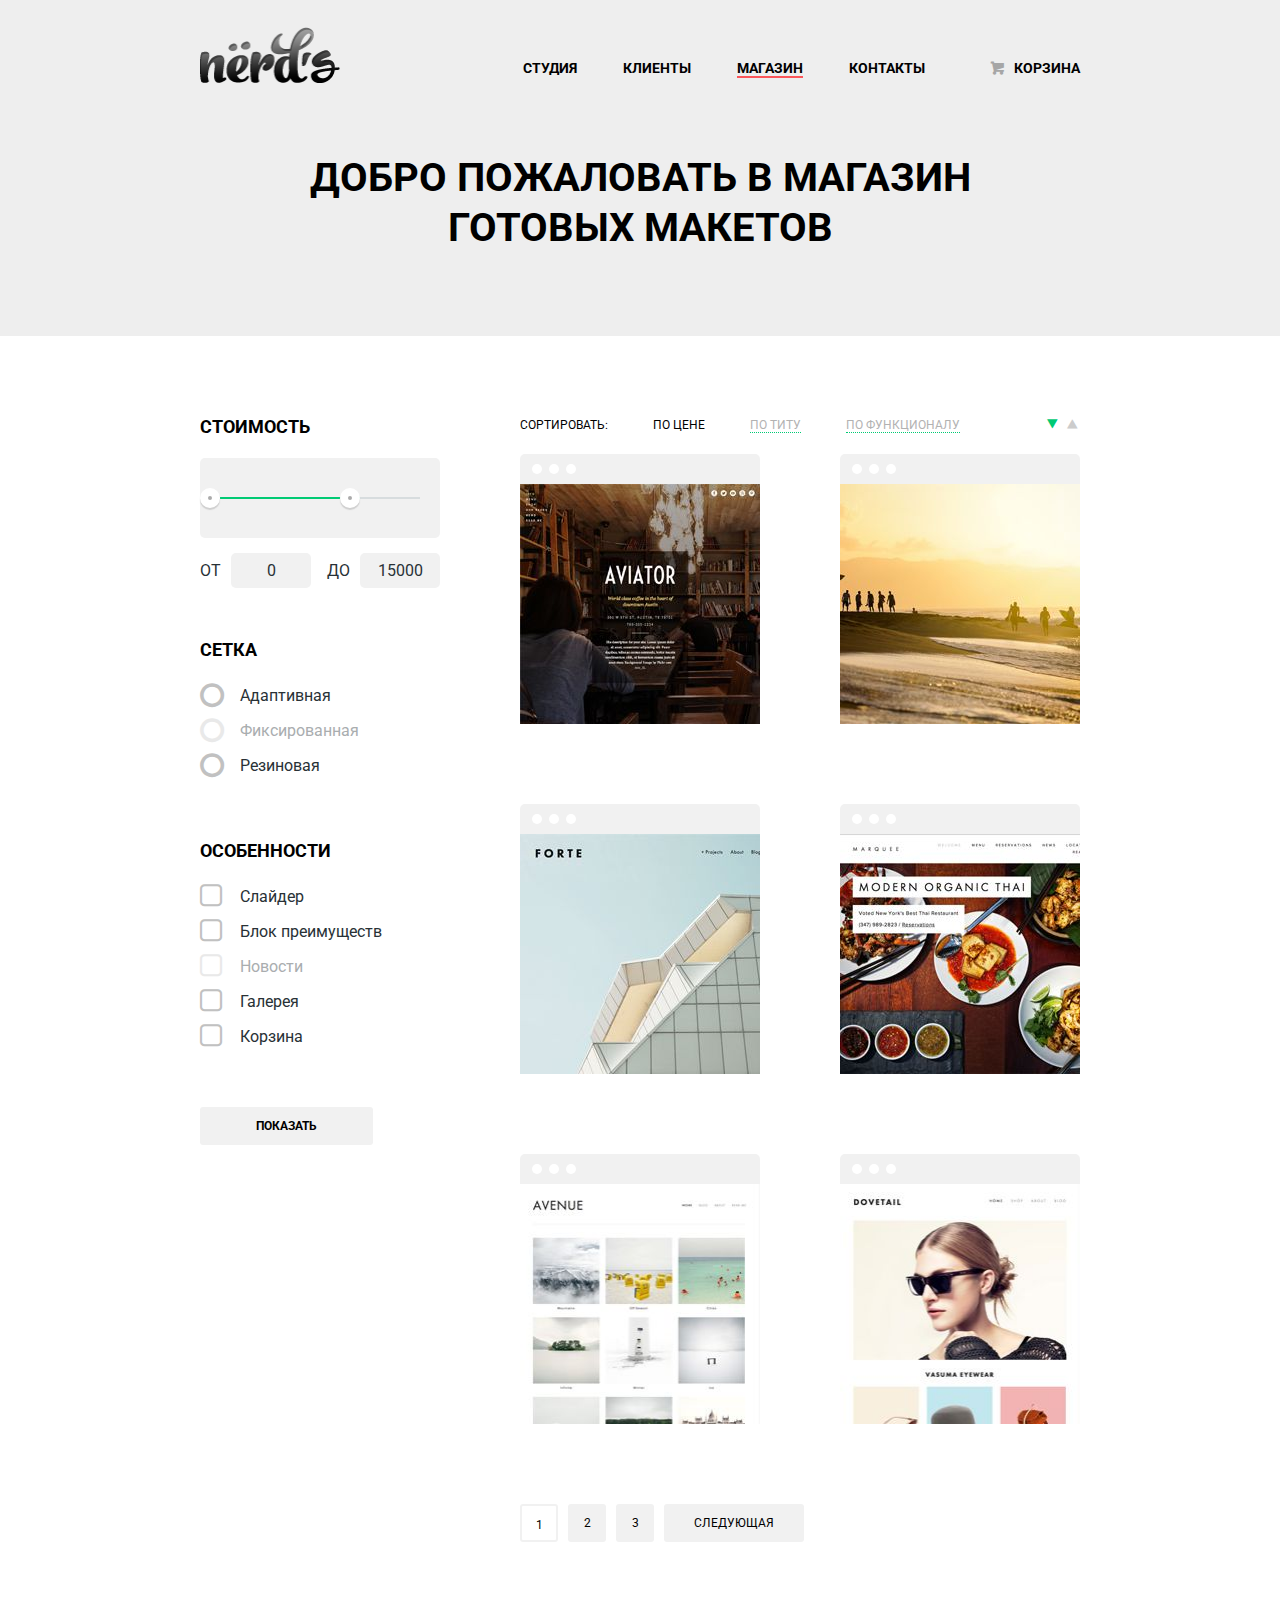
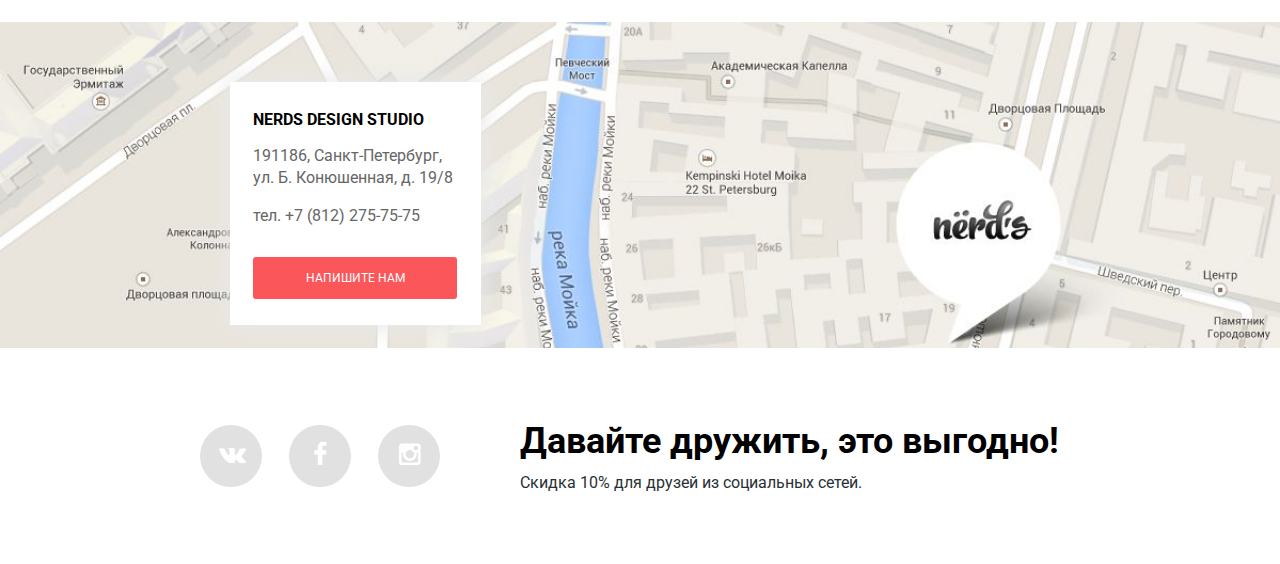
==== catalog.html @ 040ec159 "-" ====
<!DOCTYPE html>
<html lang="en">
<head>
  <meta charset="UTF-8">
  <link href='https://fonts.googleapis.com/css?family=Roboto:400,700&subset=latin,cyrillic' rel='stylesheet' type='text/css'>
  <link href="css/normalize.css" rel="stylesheet">
  <link href="css/style.min.css" rel="stylesheet">
  <title>Catalog</title>
</head>
<body>
  <header class="main-header">
    <div class="center">
    <div class="header clearfix">
    <a class="logo" href="index.html"><img src="img/logo.png" width="139px" height="56px" alt="Nerd's"></a>
    <nav class="main-menu">
    <ul>
      <li><a href="#">студия</a></li>
      <li><a href="#">клиенты</a></li>
      <li><a class="active" href="catalog.html">магазин</a></li>
      <li><a href="#">контакты</a></li>
      <li><a class="cart" href="#">корзина</a></li>
    </ul>
    </nav>
    </div>
    <h1>Добро пожаловать в магазин готовых макетов</h1>
  </div>
  </header>

  <div class="center clearfix">
    <aside class="filter">
      <form action="/echo" method="post">
      <h2>Стоимость</h2>
        <div class="filter-range">
          <div class="range-controls">
            <div class="scale">
              <div class="bar"></div>
            </div>
            <div class="toggle toggle-min"></div>
            <div class="toggle toggle-max"></div>
          </div>
          <div class="price-controls">
            <label class="min-price">от<input type="text" name="min-price" value="0"></label>
            <label class="max-price">до<input type="text" name="max-price" value="15000"></label>
          </div>
        </div>
        <div class="filter-item">
        <h2>Сетка</h2>
        <input type="radio" name="grid" value="responsive" id="r1">
        <label for="r1">Адаптивная</label>
        <input type="radio" name="grid" value="fixed" id="r2" disabled>
        <label for="r2">Фиксированная</label>
        <input type="radio" name="grid" value="percent" id="r3">
        <label for="r3">Резиновая</label>
        </div>
        <div class="filter-item">
        <h2>Особенности</h2>
        <input type="checkbox" name="slider" id="ch1">
        <label for="ch1">Слайдер</label>
        <input type="checkbox" name="advantage" id="ch2">
        <label for="ch2">Блок преимуществ</label>
        <input type="checkbox" name="news" id="ch3" disabled>
        <label for="ch3">Новости</label>
        <input type="checkbox" name="gallery" id="ch4">
        <label for="ch4">Галерея</label>
        <input type="checkbox" name="basket" id="ch5">
        <label for="ch5">Корзина</label>
        </div>
        <a class="btn btn-filter" href="filter.html">показать</a>
      </form>
    </aside>
    <div class="catalog-items">
      <div class="sorting clearfix">
        <div class="sorting-title">
        <ul>
          <li class="black-text">Сортировать:</li>
          <li><a  class="sorting-link sorting-active" href="#">По цене</a></li>
          <li><a class="sorting-link" href="#">По титу</a></li>
          <li><a class="sorting-link" href="#">По функционалу</a></li>
        </ul>
        </div>
        <div class="sorting-abc">
          <a class="sorting-btn sorting-abc-active" href="#"><i class="icon-down-dir"></i></a>
          <a class="sorting-btn" href="#"><i class="icon-up-dir"></i></a>
        </div>
      </div>

    <div class="catalog-items-container">
      <article class="item">
          <div class="round"></div>
          <div class="round round2"></div>
          <div class="round round3"></div>
          <img src="img/item1.jpg" width="240px" height="240px" alt="aviator">
            <div class="item-window">
              <h2>Aviator</h2>
              <p>Сайт компании</p>
              <a class="btn" href="#">10000 р.</a>
            </div>
      </article>

      <article class="item">
          <div class="round"></div>
          <div class="round round2"></div>
          <div class="round round3"></div>
          <img src="img/sunset.jpg" width="240px" height="240px" alt="sunset">
            <div class="item-window">
              <h2>Sunset</h2>
              <p>Итернет-магазин с личным кабинетом</p>
              <a class="btn" href="#">10000 р.</a>
            </div>
      </article>

      <article class="item">
          <div class="round"></div>
          <div class="round round2"></div>
          <div class="round round3"></div>
          <img src="img/forte.jpg" width="240px" height="240px" alt="forte">
            <div class="item-window">
              <h2>Forte</h2>
              <p>Итернет-магазин с личным кабинетом</p>
              <a class="btn" href="#">10000 р.</a>
            </div>
      </article>

      <article class="item">
          <div class="round"></div>
          <div class="round round2"></div>
          <div class="round round3"></div>
          <img src="img/thai.jpg"  width="240px" height="240px" alt="thai">
            <div class="item-window">
              <h2>Thai</h2>
              <p>Сайт ресторана, с заказом еды онлайн</p>
              <a class="btn" href="#">10000 р.</a>
            </div>
      </article>

      <article class="item">
          <div class="round"></div>
          <div class="round round2"></div>
          <div class="round round3"></div>
          <img src="img/avenue.jpg" width="240px" height="240px" alt="avenue">
            <div class="item-window">
              <h2>Avenue</h2>
              <p>Итернет-магазин с личным кабинетом</p>
              <a class="btn" href="#">10000 р.</a>
            </div>
      </article>

      <article class="item">
          <div class="round"></div>
          <div class="round round2"></div>
          <div class="round round3"></div>
          <img src="img/dove.jpg" width="240px" height="240px" alt="dovetail">
            <div class="item-window">
              <h2>Dovetail</h2>
              <p>Итернет-магазин с личным кабинетом</p>
              <a class="btn" href="#">10000 р.</a>
            </div>
      </article>
  </div>
    <ul class="pagination">
      <li class="pagination-number">
        <a class="btn pagination-link current" href="#">1</a>
      </li>
      <li class="pagination-number">
        <a class="btn pagination-link" href="#">2</a>
      </li>
      <li class="pagination-number">
        <a class="btn pagination-link" href="#">3</a>
      </li>
      <li class="pagination-number">
        <a class="btn pagination-link next" href="#">Следующая</a>
      </li>
    </ul>
  </div>
</div>

<footer>
  <div class="map" id="yandex-map">
    <section class="feedback">
      <h2>Nerds design studio</h2>
      <p>191186, Санкт-Петербург, ул. Б. Конюшенная, д. 19/8</p>
      <p class="phone">тел. +7 (812) 275-75-75</p>
      <a class="btn feedback-btn" href="/feedback.html">Напишите нам</a>
    </section>
  </div>
  <div class="center">
  <div class="footer-bottom clearfix">
  <div class="social">
    <a class="social-vk icon-vk" href="#"></a>
    <a class="social-fb icon-facebook" href="#"></a>
    <a class="social-inst icon-instagramm" href="#"></a>
  </div>
  <div class="footer-bottom-text">
    <h2>Давайте дружить, это выгодно!</h2>
    <p>Скидка 10% для друзей из социальных сетей.</p>
  </div>
</div>
</div>

</footer>
<div class="form-container">
    <form action="/echo" method="post">
        <div class="form-block">
            <label for="login">Ваше имя:</label>
            <input type="text" name="login" id="login">
        </div>
        <div class="form-block">
            <label for="mail">Ваше e-mail:</label>
            <input type="text" name="mail" id="mail">
        </div>
        <label for="textarea">Текст письма:</label>
        <textarea name="textarea" id="textarea"></textarea>
        <button class="submit" type="submit">Отправить</button>
        <button class="reset" type="reset">Отмена</button>
        <div class="close"></div>
    </form>
</div>
<script src="js/feedback.min.js"></script>
<script type="text/javascript" charset="utf-8" src="https://api-maps.yandex.ru/services/constructor/1.0/js/?sid=CbNCKCXlQRlF7JCbA1IhHifcKR_9tkxC&width=100%&height=326&id=yandex-map&lang=ru_RU&sourceType=constructor"></script>
</body>
</html>
---- css/style.min.css ----
@charset "UTF-8";@font-face{font-family:'symbols-nerds';src:url('../font/symbols-nerds.eot?27841936');src:url('../font/symbols-nerds.eot?27841936#iefix') format('embedded-opentype'),url('../font/symbols-nerds.woff?27841936') format('woff'),url('../font/symbols-nerds.ttf?27841936') format('truetype'),url('../font/symbols-nerds.svg?27841936#symbols-nerds') format('svg');font-weight:400;font-style:normal}[class^="icon-"]:before,[class*=" icon-"]:before{font-family:"symbols-nerds";font-style:normal;font-weight:400;speak:none;display:inline-block;text-decoration:inherit;width:1em;margin-right:.2em;text-align:center;font-variant:normal;text-transform:none;line-height:1em;margin-left:.2em}.icon-basket:before{content:'\62'}.icon-facebook:before{content:'\66'}.icon-twitter:before{content:'\74'}.icon-vk:before{content:'\76'}.icon-up-dir:before{content:'\25b2'}.icon-down-dir:before{content:'\25bc'}.icon-circle:before{content:'\25cb'}.icon-circle-dot:before{content:'\25cf'}.icon-check-off:before{content:'\2610'}.icon-check-on:before{content:'\2611'}.icon-instagramm:before{content:'📷'}body{font-size:16px;line-height:22px;font-family:"Roboto",sans-serif;background:#fff}.clearfix::after{content:"";display:table;clear:both}.btn{display:block;border-radius:3px;text-align:center;text-transform:uppercase;text-decoration:none;color:#fff;margin:0;padding:12px 0;font-size:18px;line-height:18px;background:#fb565a}.main-header{background:#eee}.center{width:880px;margin:0 auto;background:0 0}.header{position:relative;padding-top:53px;margin-bottom:10px;color:#000;text-transform:uppercase}.logo{position:absolute;top:27px;left:0;display:block;width:140px}.logo img{width:100%}.main-menu{float:right;width:740px;text-align:right}.main-menu ul{margin:0;padding:0;font-size:0}.main-menu li{display:inline-block;margin-right:46px;font-weight:700;font-size:14px;line-height:30px;vertical-align:top}.main-menu li:nth-last-child(2){margin-right:66px}.main-menu li:last-child{margin-right:0}.main-menu a{color:#000;text-decoration:none}.main-menu .active{border-bottom:2px solid #fb565a}.main-menu .cart::before{content:"\62";margin-right:10px;font-family:"symbols-nerds";color:#a6a6a6;text-transform:lowercase}.cart:hover::before,.main-menu a:hover{color:#fb565a}.main-menu .cart:active::before{color:#cbcbcb}.main-menu a:active{color:#a8a8a8}.slider{position:relative;width:880px;height:352px}.slider input[type=radio]{position:absolute;opacity:0}.slider-controls{position:absolute;bottom:90px;left:50%;z-index:1000;width:200px;height:10px;text-align:center;transform:translateX(-50%)}.slider-controls label{display:inline-block;width:4px;height:4px;margin:0 3px;vertical-align:top;background:#fff;border:3px solid #fff;border-radius:50%;cursor:pointer}#btn-1:checked~.slider-controls label[for="btn-1"],#btn-2:checked~.slider-controls label[for="btn-2"],#btn-3:checked~.slider-controls label[for="btn-3"]{background:#c1c1c1}.slide{position:absolute;top:0;left:0;width:100%;height:100%;overflow:hidden;padding-top:45px}.slide-text{width:380px;padding:30px 0;color:#283136}.slide-title{font-size:36px;line-height:1;font-weight:700;color:#000}.slide a{width:240px;padding:10px 0;margin-top:25px;font-size:12px}.slide:nth-child(1){background-image:url("../img/sl1.png");background-repeat:no-repeat;background-position:100% 53px}.slide:nth-child(2){background-image:url("../img/sl2.png");background-repeat:no-repeat;background-position:100% 50px}.slide:nth-child(3){background-image:url("../img/sl3.png");background-repeat:no-repeat;background-position:100% 32px}.slide{display:none}#btn-1:checked~.slides .slide:nth-child(1),#btn-2:checked~.slides .slide:nth-child(2),#btn-3:checked~.slides .slide:nth-child(3){display:block}.promo{padding:80px 0;border-bottom:2px solid #eee}.promo-item{float:left;width:240px;margin:0 80px 0 0}.promo-item:last-child{margin:0}.promo-item h2{font-size:18px;line-height:30px;margin:18px 0 15px;padding:0;text-transform:uppercase}.promo-item p{font-size:15px;color:#283136;margin-bottom:25px}.promo-item a{width:140px;font-size:12px;padding:11px 0}.red{background:#fb565a}.green{background:#00ca74}.yellow{background:#efc84a}.green:hover{background:#01a25e}.green:active{background:#009053;box-shadow:inset 0 3px 0 0 #007b47}.yellow:hover{background:#d6ae2c}.yellow:active{background:#c09b24;box-shadow:inset 0 3px 0 0 #a3841f}.about-us{padding-bottom:45px;border-bottom:2px solid #eee}.left-col{float:left;width:620px;padding-top:70px}.about-us-text{font-size:36px;line-height:36px;margin-bottom:18px}.about-us p{margin-bottom:42px}.about-us h2{font-size:16px;text-transform:uppercase;margin-bottom:22px}.about-us-list{list-style:none;padding:0}.about-us-list li{margin-bottom:23px;position:relative;padding-left:35px}.about-us-list li::before{content:'';position:absolute;top:9px;left:0;width:25px;height:2px;background:#fb565a}.right-col{float:right;width:240px;padding-top:60px}.right-col-logo{text-align:center;margin-bottom:20px}.line{margin-bottom:60px;text-align:center}.line::after{content:"";display:block;position:relative;top:-12px;border-bottom:2px solid #eee;z-index:1}.since{position:relative;display:inline;z-index:2;margin:0;padding:0 10px;text-transform:uppercase;background:#fff}.portfolio{margin-bottom:85px;padding:40px 12px;font-size:0;border-bottom:2px solid #eee}.portfolio-item{display:inline-block;margin-right:120px;opacity:.3}.portfolio-item:last-child{margin-right:0}.portfolio-item:hover{opacity:1}.portfolio-item img{vertical-align:middle}.map{position:relative;min-width:880px;background:url("../img/footer.jpg") no-repeat;background-size:cover}.map,.map-canvas{height:326px}.feedback{position:absolute;left:230px;top:60px;width:205px;padding:23px 23px 26px;z-index:1;background:#fff;box-shadow:0 0 20px 3px #e9e9e9}.feedback h2{margin:0 0 10px;padding:0;font-size:16px;line-height:30px;text-transform:uppercase}.feedback p{margin-top:0;margin-bottom:16px;color:#666}.feedback .phone{margin-bottom:30px}.feedback-btn{width:204px;padding:15px 0;font-size:12px;line-height:12px}.footer-bottom{-webkit-box-sizing:border-box;-moz-box-sizing:border-box;box-sizing:border-box;min-height:216px;padding-top:77px}.social{float:left;width:245px;margin-right:75px;font-size:0}.social a{display:inline-block;vertical-align:middle;width:62px;height:62px;margin-right:27px;font-size:25px;line-height:60px;text-align:center;color:#fff;text-decoration:none;background:#e1e1e1;border-radius:50px}.social a:last-child{margin-right:0}.social a:hover{background:#fb565a}.social a:active{background:#d6494d;box-shadow:inset 0 3px 0 0 #b63e42}.footer-bottom-text{float:left;width:550px}.footer-bottom-text h2{margin-top:5px;margin-bottom:20px;font-size:36px}.footer-bottom-text p{color:#283136}.form-container{position:fixed;top:60px;left:275px;display:none;width:630px;height:420px;box-shadow:0 0 20px 3px #e9e9e9;background:#fff;padding:50px 90px;-webkit-box-sizing:border-box;-moz-box-sizing:border-box;box-sizing:border-box;font-size:0;z-index:10}@keyframes bounce{0%{transform:translateX(150px);opacity:0}100%{transform:translateX(0);opacity:1}}.form-container-show{display:block;animation:bounce ease-out .8s}@keyframes shake{0%,100%{transform:translateX(0)}10%,30%,50%,70%,90%{transform:translateX(-10px)}20%,40%,60%,80%{transform:translateX(10px)}}.form-error{animation:shake .6s}.form-container label{display:block;font-size:16px;font-weight:700;margin-bottom:10px}.form-block{display:inline-block;vertical-align:top;font-size:16px;margin-bottom:20px}.form-block:first-child{margin-right:12px}.form-block label{display:block;margin-bottom:10px}.form-block input{width:181px;border:2px solid #d7dcde;outline:none;padding:15px;font-size:12px;text-transform:uppercase;border-radius:3px}.form-block input:hover{border-color:#d7dcde}.form-block input:active{border-color:#56bffb}.form-container textarea{display:block;width:416px;height:110px;border:2px solid #d7dcde;outline:none;padding:15px;margin:0 0 48px;border-radius:3px;font-size:12px;text-transform:uppercase;resize:none}.close{position:absolute;top:6px;right:6px;width:41px;height:41px;border-radius:50%;background:#fb565a url('../img/exit.png') no-repeat center;z-index:100;cursor:pointer}.submit{color:#fff}.submit,.reset{display:inline-block;vertical-align:top;width:210px;height:38px;border:none;outline:none;font-size:12px;line-height:18px;text-transform:uppercase;cursor:pointer;-webkit-border-radius:3px;-moz-border-radius:3px;-o-border-radius:3px;border-radius:3px}.submit{background:#fb565a;margin-right:20px}.submit:hover{background:#d6494d}.submit:active{background:#b63538;-moz-box-shadow:inset 0 3px 0 0 #9b2d30;-webkit-box-shadow:inset 0 3px 0 0 #9b2d30;box-shadow:inset 0 3px 0 0 #9b2d30}.reset{color:#000;background:#f1f1f1}.reset:hover{background:#e5e5e5}.reset:active{background:#d5d5d5;-moz-box-shadow:inset 0 3px 0 0 #b5b5b5;-webkit-box-shadow:inset 0 3px 0 0 #b5b5b5;box-shadow:inset 0 3px 0 0 #b5b5b5}.main-header h1{font-size:40px;line-height:50px;margin:auto;padding-top:60px;padding-bottom:83px;width:700px;text-align:center;text-transform:uppercase}.filter{float:left;width:240px;padding-top:76px;padding-bottom:20px}.filter h2{text-transform:uppercase;font-size:18px;line-height:30px;margin:0 0 16px}.filter-range{width:240px;margin-bottom:47px}.range-controls{position:relative;height:41px;padding-top:39px;padding-right:20px;padding-left:20px;margin-bottom:15px;border-radius:5px;background:#f1f1f1}.scale{height:2px;background:#d7dcde}.bar{width:140px;height:2px;background:#00ca74}.toggle{position:absolute;top:30px;left:0;width:4px;height:4px;cursor:pointer;border:8px solid #fff;border-radius:50%;background:#ababab;box-shadow:0 2px 1px 0 #cfcfcf}.toggle:hover{background:#01a25e}.toggle:active{background:#000}.toggle-min{left:0}.toggle-max{left:140px}.price-controls{text-transform:uppercase;color:#283136;font-size:0}.price-controls label{font-size:16px;display:inline-block;width:50%}.max-price{text-align:right}.price-controls input{font-family:'Roboto','Arial',sans-serif;font-size:16px;width:60px;margin-left:10px;padding:8px 10px;text-align:center;color:#283136;border:none;border-radius:5px;outline:none;background:#f1f1f1}.filter-item{margin-bottom:50px}input[type="radio"],input[type="checkbox"]{display:none}input[type="radio"]+label,input[type="checkbox"]+label{display:inline-block;vertical-align:middle;font-size:16px;line-height:20px;margin-bottom:10px;margin-right:20px;color:#283136}input[type="radio"]+label::before,input[type="checkbox"]+label::before{content:"";display:inline-block;width:20px;height:25px;font-family:'symbols-nerds';color:#c1c1c1;font-size:28px;line-height:28px;vertical-align:bottom;margin-right:20px}input[type="radio"]+label::before{content:'\25cb'}input[type="radio"]:checked+label::before{content:'\25cf'}input[type="checkbox"]+label::before{content:'\2610'}input[type="checkbox"]:checked+label::before{content:'\2611'}input[type="radio"]+label:hover,input[type="checkbox"]+label:hover{color:#000}input[type="radio"]+label:hover::before,input[type="checkbox"]+label:hover::before{color:#b5b5b5}input[type="radio"]:disabled+label,input[type="checkbox"]:disabled+label{color:#a9adaf}input[type="radio"]:disabled+label::before,input[type="checkbox"]:disabled+label::before{color:#e9e9e9}.btn-filter{width:153px;font-size:12px;color:#000;background:#f1f1f1;padding:10px;font-weight:700}.btn-filter:hover{background:#e5e5e5}.btn-filter:active{background:#d5d5d5;box-shadow:inset 0 3px 0 0 #b5b5b5}.catalog-items{float:right;width:560px;padding-top:76px;padding-bottom:80px}.sorting{margin-bottom:20px}.sorting-title{float:left;width:480px}.sorting-title ul{font-size:0;margin:0;padding:0}.sorting-title li{display:inline-block;vertical-align:bottom;font-size:12px;line-height:18px;text-transform:uppercase;margin-right:45px}.sorting-title .black-text{color:#000;border:none}.sorting-title li:last-child{margin-right:0}.sorting-link{text-decoration:none;border-bottom:1px dotted #00ca74;color:#b2b2b2}.sorting-link:hover{border-bottom:1px solid #00ca74;color:#000}.sorting-link:active{border-bottom:none;color:#000}.sorting-title .sorting-active{border-bottom:none;color:#000}.sorting-abc{float:right;width:80px;font-size:0;text-align:right}.sorting-btn{display:inline-block;vertical-align:top;width:15px;height:15px;margin-right:5px;color:#ccc;text-decoration:none}.icon-down-dir,.icon-up-dir{font-size:23px;line-height:28px;padding:0;margin:0}.icon-down-dir,.icon-up-dir,.icon-down-dir::before,.icon-up-dir::before{display:inline-block;vertical-align:top;width:15px}.sorting-btn:hover{color:#b5b5b5}.sorting-btn:active{color:#000}.sorting-abc .sorting-abc-active{color:#00ca74}.catalog-items-container{font-size:0}.item{display:inline-block;vertical-align:top;width:240px;min-height:270px;font-size:14px;line-height:18px;color:#283136;margin:0 80px 80px 0;background:#f1f1f1;position:relative;border-radius:5px 5px 0 0}.item:hover{background:#797979}.item:nth-child(2n){margin-right:0}.item img{position:absolute;left:0;top:30px;width:100%}.round{position:absolute;top:10px;left:12px;background:#fff;width:10px;height:10px;border-radius:50%}.round2{left:29px}.round3{left:46px}.item-window{position:absolute;top:50px;left:50%;display:none;transform:translateX(-50%);width:200px;min-height:200px;background:#fff;text-align:center;padding:35px 30px 30px;-webkit-box-sizing:border-box;-moz-box-sizing:border-box;box-sizing:border-box;z-index:1}.item:hover .item-window{display:block}.item-window h2{margin:0 0 15px;text-transform:uppercase;color:#000;font-size:18px;line-height:18px}.item-window p{margin:0 0 30px;font-size:14px;line-height:18px;color:#283136}.item-window a{width:140px}.red:hover,.feedback a:hover,.item-window a:hover,.slide a:hover{background:#d6494d}.red:active,.feedback a:active,.item-window a:active,.slide a:active{background:#b63538;box-shadow:inset 0 3px 0 0 #9b2d30}.pagination{margin:0;padding:0;font-size:0}.pagination-number{display:inline-block;vertical-align:top;text-align:center;margin-right:10px}.pagination-link{min-width:38px;height:38px;padding:10px 0;background:#f1f1f1;font-size:12px;color:#000;-webkit-box-sizing:border-box;-moz-box-sizing:border-box;box-sizing:border-box}.pagination-link:hover{background:#e5e5e5}.pagination-link:active{background:#d5d5d5;box-shadow:inset 0 3px 0 0 #b5b5b5}.pagination-number .current{background:#fff;border:2px solid #f1f1f1;box-shadow:none;pointer-events:none;cursor:default}.next{width:auto;padding:10px 30px}
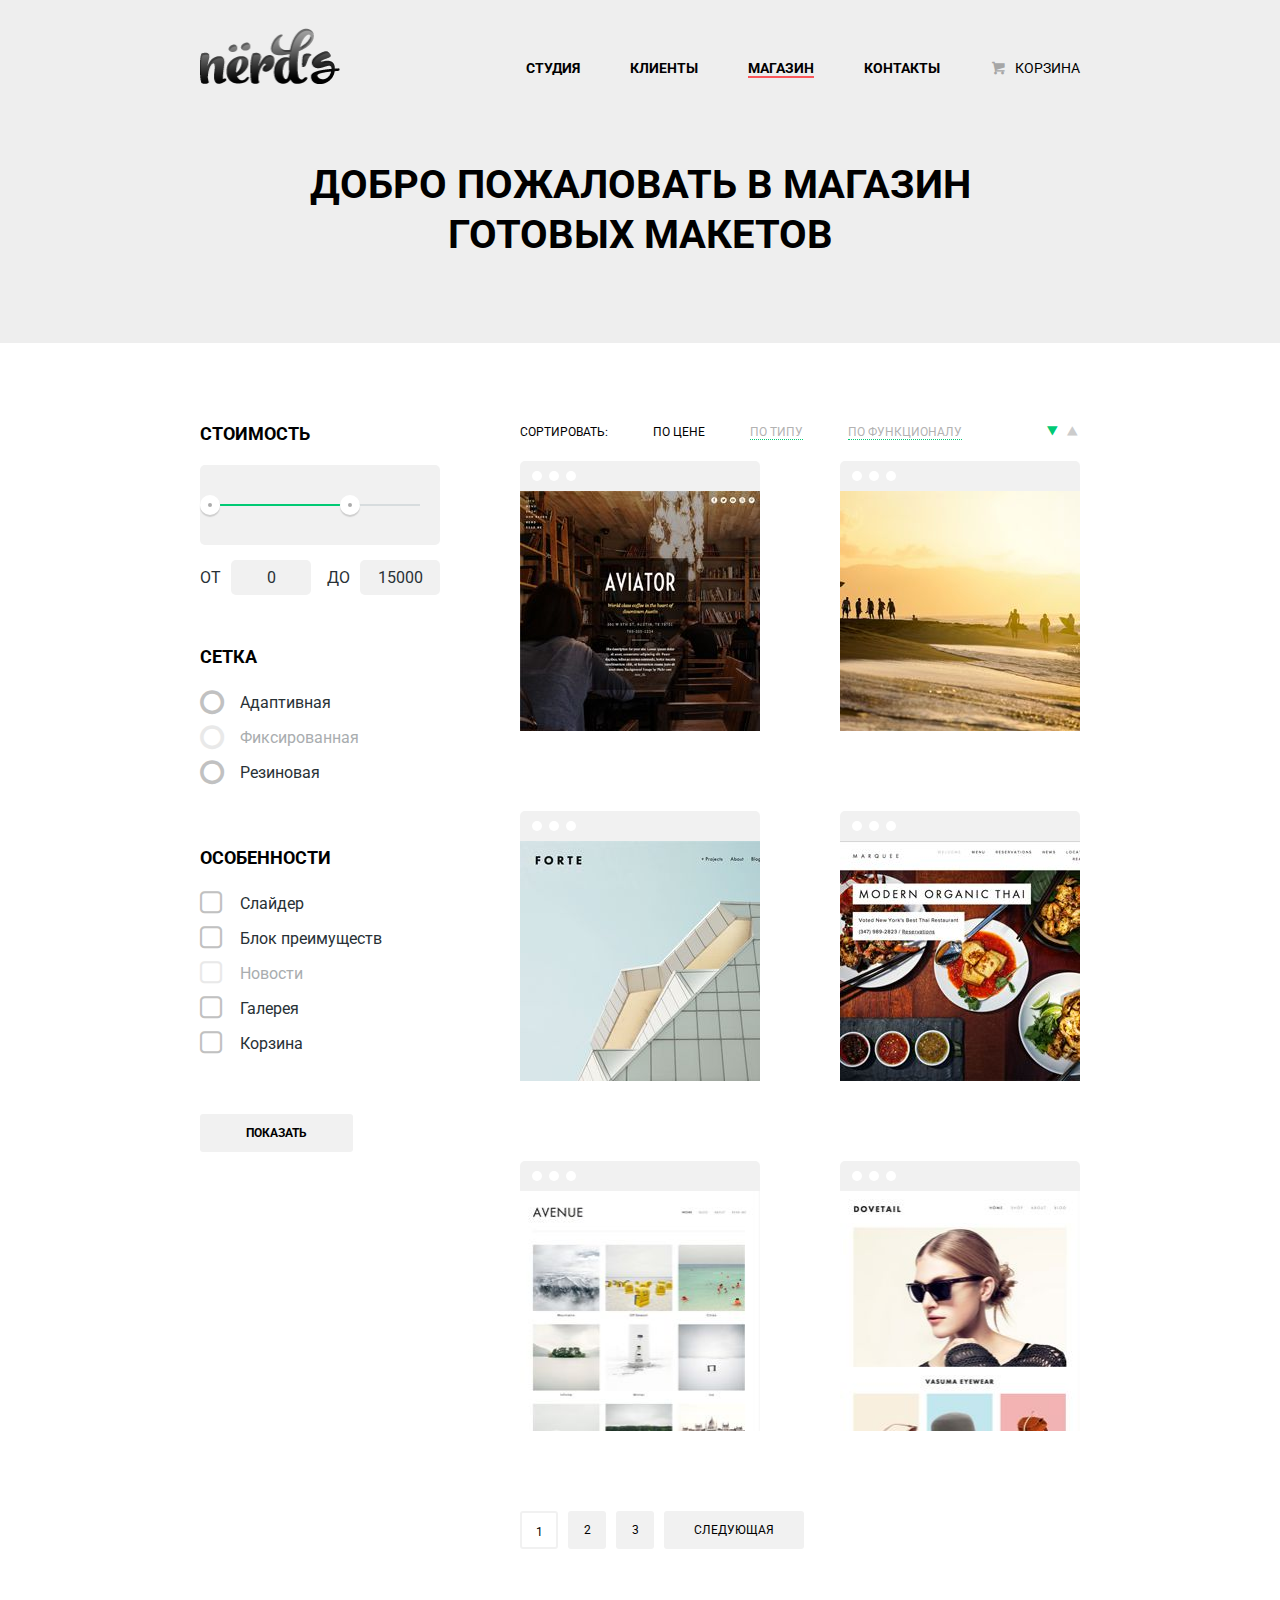
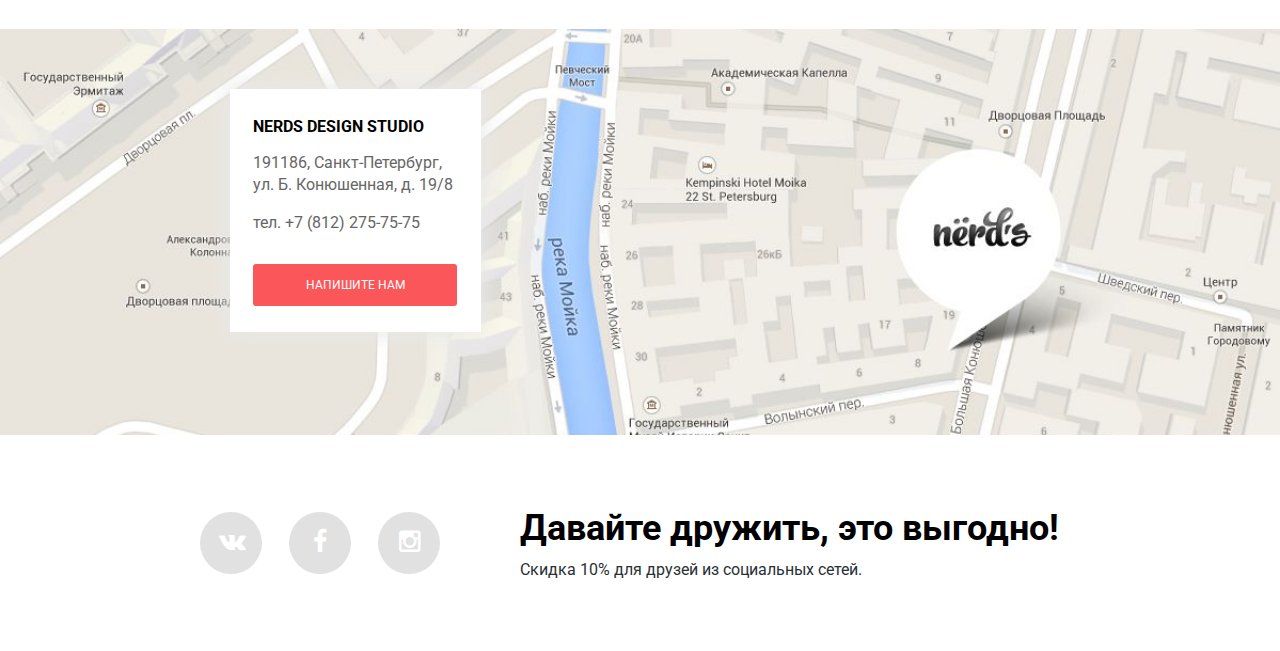
==== commit 16537a93: "исправил ошибки переполнения" ====
--- a/catalog.html
+++ b/catalog.html
@@ -1,8 +1,8 @@
 <!DOCTYPE html>
-<html lang="en">
+<html lang="ru">
 <head>
   <meta charset="UTF-8">
-  <link href='https://fonts.googleapis.com/css?family=Roboto:400,700&subset=latin,cyrillic' rel='stylesheet' type='text/css'>
+  <link href="https://fonts.googleapis.com/css?family=Roboto:400,700&subset=latin,cyrillic" rel="stylesheet" type="text/css">
   <link href="css/normalize.css" rel="stylesheet">
   <link href="css/style.min.css" rel="stylesheet">
   <title>Catalog</title>
@@ -10,18 +10,16 @@
 <body>
   <header class="main-header">
     <div class="center">
-    <div class="header clearfix">
-    <a class="logo" href="index.html"><img src="img/logo.png" width="139px" height="56px" alt="Nerd's"></a>
-    <nav class="main-menu">
-    <ul>
-      <li><a href="#">студия</a></li>
-      <li><a href="#">клиенты</a></li>
-      <li><a class="active" href="catalog.html">магазин</a></li>
-      <li><a href="#">контакты</a></li>
-      <li><a class="cart" href="#">корзина</a></li>
-    </ul>
-    </nav>
-    </div>
+      <div class="header clearfix">
+      <a class="logo" href="#"><img src="img/logo.png" width="139px" height="56px" alt="Nerd's"></a>
+      <div class="cart"><a class="cart-link" href="#">корзина</div>
+      <ul class="main-menu">
+        <li><a href="index.html">студия</a></li>
+        <li><a href="#">клиенты</a></li>
+        <li><a class="active" href="catalog.html">магазин</a></li>
+        <li><a href="#">контакты</a></li>
+      </ul>
+      </div>
     <h1>Добро пожаловать в магазин готовых макетов</h1>
   </div>
   </header>
@@ -65,7 +63,7 @@
         <input type="checkbox" name="basket" id="ch5">
         <label for="ch5">Корзина</label>
         </div>
-        <a class="btn btn-filter" href="filter.html">показать</a>
+        <button class="btn btn-filter" >показать</button>
       </form>
     </aside>
     <div class="catalog-items">
@@ -74,7 +72,7 @@
         <ul>
           <li class="black-text">Сортировать:</li>
           <li><a  class="sorting-link sorting-active" href="#">По цене</a></li>
-          <li><a class="sorting-link" href="#">По титу</a></li>
+          <li><a class="sorting-link" href="#">По типу</a></li>
           <li><a class="sorting-link" href="#">По функционалу</a></li>
         </ul>
         </div>
@@ -216,6 +214,6 @@
     </form>
 </div>
 <script src="js/feedback.min.js"></script>
-<script type="text/javascript" charset="utf-8" src="https://api-maps.yandex.ru/services/constructor/1.0/js/?sid=CbNCKCXlQRlF7JCbA1IhHifcKR_9tkxC&width=100%&height=326&id=yandex-map&lang=ru_RU&sourceType=constructor"></script>
+<script type="text/javascript" charset="utf-8" src="https://api-maps.yandex.ru/services/constructor/1.0/js/?sid=CbNCKCXlQRlF7JCbA1IhHifcKR_9tkxC&width=100%&height=406&id=yandex-map&lang=ru_RU&sourceType=constructor"></script>
 </body>
 </html>
--- a/css/style.min.css
+++ b/css/style.min.css
@@ -1 +1 @@
-@charset "UTF-8";@font-face{font-family:'symbols-nerds';src:url('../font/symbols-nerds.eot?27841936');src:url('../font/symbols-nerds.eot?27841936#iefix') format('embedded-opentype'),url('../font/symbols-nerds.woff?27841936') format('woff'),url('../font/symbols-nerds.ttf?27841936') format('truetype'),url('../font/symbols-nerds.svg?27841936#symbols-nerds') format('svg');font-weight:400;font-style:normal}[class^="icon-"]:before,[class*=" icon-"]:before{font-family:"symbols-nerds";font-style:normal;font-weight:400;speak:none;display:inline-block;text-decoration:inherit;width:1em;margin-right:.2em;text-align:center;font-variant:normal;text-transform:none;line-height:1em;margin-left:.2em}.icon-basket:before{content:'\62'}.icon-facebook:before{content:'\66'}.icon-twitter:before{content:'\74'}.icon-vk:before{content:'\76'}.icon-up-dir:before{content:'\25b2'}.icon-down-dir:before{content:'\25bc'}.icon-circle:before{content:'\25cb'}.icon-circle-dot:before{content:'\25cf'}.icon-check-off:before{content:'\2610'}.icon-check-on:before{content:'\2611'}.icon-instagramm:before{content:'📷'}body{font-size:16px;line-height:22px;font-family:"Roboto",sans-serif;background:#fff}.clearfix::after{content:"";display:table;clear:both}.btn{display:block;border-radius:3px;text-align:center;text-transform:uppercase;text-decoration:none;color:#fff;margin:0;padding:12px 0;font-size:18px;line-height:18px;background:#fb565a}.main-header{background:#eee}.center{width:880px;margin:0 auto;background:0 0}.header{position:relative;padding-top:53px;margin-bottom:10px;color:#000;text-transform:uppercase}.logo{position:absolute;top:27px;left:0;display:block;width:140px}.logo img{width:100%}.main-menu{float:right;width:740px;text-align:right}.main-menu ul{margin:0;padding:0;font-size:0}.main-menu li{display:inline-block;margin-right:46px;font-weight:700;font-size:14px;line-height:30px;vertical-align:top}.main-menu li:nth-last-child(2){margin-right:66px}.main-menu li:last-child{margin-right:0}.main-menu a{color:#000;text-decoration:none}.main-menu .active{border-bottom:2px solid #fb565a}.main-menu .cart::before{content:"\62";margin-right:10px;font-family:"symbols-nerds";color:#a6a6a6;text-transform:lowercase}.cart:hover::before,.main-menu a:hover{color:#fb565a}.main-menu .cart:active::before{color:#cbcbcb}.main-menu a:active{color:#a8a8a8}.slider{position:relative;width:880px;height:352px}.slider input[type=radio]{position:absolute;opacity:0}.slider-controls{position:absolute;bottom:90px;left:50%;z-index:1000;width:200px;height:10px;text-align:center;transform:translateX(-50%)}.slider-controls label{display:inline-block;width:4px;height:4px;margin:0 3px;vertical-align:top;background:#fff;border:3px solid #fff;border-radius:50%;cursor:pointer}#btn-1:checked~.slider-controls label[for="btn-1"],#btn-2:checked~.slider-controls label[for="btn-2"],#btn-3:checked~.slider-controls label[for="btn-3"]{background:#c1c1c1}.slide{position:absolute;top:0;left:0;width:100%;height:100%;overflow:hidden;padding-top:45px}.slide-text{width:380px;padding:30px 0;color:#283136}.slide-title{font-size:36px;line-height:1;font-weight:700;color:#000}.slide a{width:240px;padding:10px 0;margin-top:25px;font-size:12px}.slide:nth-child(1){background-image:url("../img/sl1.png");background-repeat:no-repeat;background-position:100% 53px}.slide:nth-child(2){background-image:url("../img/sl2.png");background-repeat:no-repeat;background-position:100% 50px}.slide:nth-child(3){background-image:url("../img/sl3.png");background-repeat:no-repeat;background-position:100% 32px}.slide{display:none}#btn-1:checked~.slides .slide:nth-child(1),#btn-2:checked~.slides .slide:nth-child(2),#btn-3:checked~.slides .slide:nth-child(3){display:block}.promo{padding:80px 0;border-bottom:2px solid #eee}.promo-item{float:left;width:240px;margin:0 80px 0 0}.promo-item:last-child{margin:0}.promo-item h2{font-size:18px;line-height:30px;margin:18px 0 15px;padding:0;text-transform:uppercase}.promo-item p{font-size:15px;color:#283136;margin-bottom:25px}.promo-item a{width:140px;font-size:12px;padding:11px 0}.red{background:#fb565a}.green{background:#00ca74}.yellow{background:#efc84a}.green:hover{background:#01a25e}.green:active{background:#009053;box-shadow:inset 0 3px 0 0 #007b47}.yellow:hover{background:#d6ae2c}.yellow:active{background:#c09b24;box-shadow:inset 0 3px 0 0 #a3841f}.about-us{padding-bottom:45px;border-bottom:2px solid #eee}.left-col{float:left;width:620px;padding-top:70px}.about-us-text{font-size:36px;line-height:36px;margin-bottom:18px}.about-us p{margin-bottom:42px}.about-us h2{font-size:16px;text-transform:uppercase;margin-bottom:22px}.about-us-list{list-style:none;padding:0}.about-us-list li{margin-bottom:23px;position:relative;padding-left:35px}.about-us-list li::before{content:'';position:absolute;top:9px;left:0;width:25px;height:2px;background:#fb565a}.right-col{float:right;width:240px;padding-top:60px}.right-col-logo{text-align:center;margin-bottom:20px}.line{margin-bottom:60px;text-align:center}.line::after{content:"";display:block;position:relative;top:-12px;border-bottom:2px solid #eee;z-index:1}.since{position:relative;display:inline;z-index:2;margin:0;padding:0 10px;text-transform:uppercase;background:#fff}.portfolio{margin-bottom:85px;padding:40px 12px;font-size:0;border-bottom:2px solid #eee}.portfolio-item{display:inline-block;margin-right:120px;opacity:.3}.portfolio-item:last-child{margin-right:0}.portfolio-item:hover{opacity:1}.portfolio-item img{vertical-align:middle}.map{position:relative;min-width:880px;background:url("../img/footer.jpg") no-repeat;background-size:cover}.map,.map-canvas{height:326px}.feedback{position:absolute;left:230px;top:60px;width:205px;padding:23px 23px 26px;z-index:1;background:#fff;box-shadow:0 0 20px 3px #e9e9e9}.feedback h2{margin:0 0 10px;padding:0;font-size:16px;line-height:30px;text-transform:uppercase}.feedback p{margin-top:0;margin-bottom:16px;color:#666}.feedback .phone{margin-bottom:30px}.feedback-btn{width:204px;padding:15px 0;font-size:12px;line-height:12px}.footer-bottom{-webkit-box-sizing:border-box;-moz-box-sizing:border-box;box-sizing:border-box;min-height:216px;padding-top:77px}.social{float:left;width:245px;margin-right:75px;font-size:0}.social a{display:inline-block;vertical-align:middle;width:62px;height:62px;margin-right:27px;font-size:25px;line-height:60px;text-align:center;color:#fff;text-decoration:none;background:#e1e1e1;border-radius:50px}.social a:last-child{margin-right:0}.social a:hover{background:#fb565a}.social a:active{background:#d6494d;box-shadow:inset 0 3px 0 0 #b63e42}.footer-bottom-text{float:left;width:550px}.footer-bottom-text h2{margin-top:5px;margin-bottom:20px;font-size:36px}.footer-bottom-text p{color:#283136}.form-container{position:fixed;top:60px;left:275px;display:none;width:630px;height:420px;box-shadow:0 0 20px 3px #e9e9e9;background:#fff;padding:50px 90px;-webkit-box-sizing:border-box;-moz-box-sizing:border-box;box-sizing:border-box;font-size:0;z-index:10}@keyframes bounce{0%{transform:translateX(150px);opacity:0}100%{transform:translateX(0);opacity:1}}.form-container-show{display:block;animation:bounce ease-out .8s}@keyframes shake{0%,100%{transform:translateX(0)}10%,30%,50%,70%,90%{transform:translateX(-10px)}20%,40%,60%,80%{transform:translateX(10px)}}.form-error{animation:shake .6s}.form-container label{display:block;font-size:16px;font-weight:700;margin-bottom:10px}.form-block{display:inline-block;vertical-align:top;font-size:16px;margin-bottom:20px}.form-block:first-child{margin-right:12px}.form-block label{display:block;margin-bottom:10px}.form-block input{width:181px;border:2px solid #d7dcde;outline:none;padding:15px;font-size:12px;text-transform:uppercase;border-radius:3px}.form-block input:hover{border-color:#d7dcde}.form-block input:active{border-color:#56bffb}.form-container textarea{display:block;width:416px;height:110px;border:2px solid #d7dcde;outline:none;padding:15px;margin:0 0 48px;border-radius:3px;font-size:12px;text-transform:uppercase;resize:none}.close{position:absolute;top:6px;right:6px;width:41px;height:41px;border-radius:50%;background:#fb565a url('../img/exit.png') no-repeat center;z-index:100;cursor:pointer}.submit{color:#fff}.submit,.reset{display:inline-block;vertical-align:top;width:210px;height:38px;border:none;outline:none;font-size:12px;line-height:18px;text-transform:uppercase;cursor:pointer;-webkit-border-radius:3px;-moz-border-radius:3px;-o-border-radius:3px;border-radius:3px}.submit{background:#fb565a;margin-right:20px}.submit:hover{background:#d6494d}.submit:active{background:#b63538;-moz-box-shadow:inset 0 3px 0 0 #9b2d30;-webkit-box-shadow:inset 0 3px 0 0 #9b2d30;box-shadow:inset 0 3px 0 0 #9b2d30}.reset{color:#000;background:#f1f1f1}.reset:hover{background:#e5e5e5}.reset:active{background:#d5d5d5;-moz-box-shadow:inset 0 3px 0 0 #b5b5b5;-webkit-box-shadow:inset 0 3px 0 0 #b5b5b5;box-shadow:inset 0 3px 0 0 #b5b5b5}.main-header h1{font-size:40px;line-height:50px;margin:auto;padding-top:60px;padding-bottom:83px;width:700px;text-align:center;text-transform:uppercase}.filter{float:left;width:240px;padding-top:76px;padding-bottom:20px}.filter h2{text-transform:uppercase;font-size:18px;line-height:30px;margin:0 0 16px}.filter-range{width:240px;margin-bottom:47px}.range-controls{position:relative;height:41px;padding-top:39px;padding-right:20px;padding-left:20px;margin-bottom:15px;border-radius:5px;background:#f1f1f1}.scale{height:2px;background:#d7dcde}.bar{width:140px;height:2px;background:#00ca74}.toggle{position:absolute;top:30px;left:0;width:4px;height:4px;cursor:pointer;border:8px solid #fff;border-radius:50%;background:#ababab;box-shadow:0 2px 1px 0 #cfcfcf}.toggle:hover{background:#01a25e}.toggle:active{background:#000}.toggle-min{left:0}.toggle-max{left:140px}.price-controls{text-transform:uppercase;color:#283136;font-size:0}.price-controls label{font-size:16px;display:inline-block;width:50%}.max-price{text-align:right}.price-controls input{font-family:'Roboto','Arial',sans-serif;font-size:16px;width:60px;margin-left:10px;padding:8px 10px;text-align:center;color:#283136;border:none;border-radius:5px;outline:none;background:#f1f1f1}.filter-item{margin-bottom:50px}input[type="radio"],input[type="checkbox"]{display:none}input[type="radio"]+label,input[type="checkbox"]+label{display:inline-block;vertical-align:middle;font-size:16px;line-height:20px;margin-bottom:10px;margin-right:20px;color:#283136}input[type="radio"]+label::before,input[type="checkbox"]+label::before{content:"";display:inline-block;width:20px;height:25px;font-family:'symbols-nerds';color:#c1c1c1;font-size:28px;line-height:28px;vertical-align:bottom;margin-right:20px}input[type="radio"]+label::before{content:'\25cb'}input[type="radio"]:checked+label::before{content:'\25cf'}input[type="checkbox"]+label::before{content:'\2610'}input[type="checkbox"]:checked+label::before{content:'\2611'}input[type="radio"]+label:hover,input[type="checkbox"]+label:hover{color:#000}input[type="radio"]+label:hover::before,input[type="checkbox"]+label:hover::before{color:#b5b5b5}input[type="radio"]:disabled+label,input[type="checkbox"]:disabled+label{color:#a9adaf}input[type="radio"]:disabled+label::before,input[type="checkbox"]:disabled+label::before{color:#e9e9e9}.btn-filter{width:153px;font-size:12px;color:#000;background:#f1f1f1;padding:10px;font-weight:700}.btn-filter:hover{background:#e5e5e5}.btn-filter:active{background:#d5d5d5;box-shadow:inset 0 3px 0 0 #b5b5b5}.catalog-items{float:right;width:560px;padding-top:76px;padding-bottom:80px}.sorting{margin-bottom:20px}.sorting-title{float:left;width:480px}.sorting-title ul{font-size:0;margin:0;padding:0}.sorting-title li{display:inline-block;vertical-align:bottom;font-size:12px;line-height:18px;text-transform:uppercase;margin-right:45px}.sorting-title .black-text{color:#000;border:none}.sorting-title li:last-child{margin-right:0}.sorting-link{text-decoration:none;border-bottom:1px dotted #00ca74;color:#b2b2b2}.sorting-link:hover{border-bottom:1px solid #00ca74;color:#000}.sorting-link:active{border-bottom:none;color:#000}.sorting-title .sorting-active{border-bottom:none;color:#000}.sorting-abc{float:right;width:80px;font-size:0;text-align:right}.sorting-btn{display:inline-block;vertical-align:top;width:15px;height:15px;margin-right:5px;color:#ccc;text-decoration:none}.icon-down-dir,.icon-up-dir{font-size:23px;line-height:28px;padding:0;margin:0}.icon-down-dir,.icon-up-dir,.icon-down-dir::before,.icon-up-dir::before{display:inline-block;vertical-align:top;width:15px}.sorting-btn:hover{color:#b5b5b5}.sorting-btn:active{color:#000}.sorting-abc .sorting-abc-active{color:#00ca74}.catalog-items-container{font-size:0}.item{display:inline-block;vertical-align:top;width:240px;min-height:270px;font-size:14px;line-height:18px;color:#283136;margin:0 80px 80px 0;background:#f1f1f1;position:relative;border-radius:5px 5px 0 0}.item:hover{background:#797979}.item:nth-child(2n){margin-right:0}.item img{position:absolute;left:0;top:30px;width:100%}.round{position:absolute;top:10px;left:12px;background:#fff;width:10px;height:10px;border-radius:50%}.round2{left:29px}.round3{left:46px}.item-window{position:absolute;top:50px;left:50%;display:none;transform:translateX(-50%);width:200px;min-height:200px;background:#fff;text-align:center;padding:35px 30px 30px;-webkit-box-sizing:border-box;-moz-box-sizing:border-box;box-sizing:border-box;z-index:1}.item:hover .item-window{display:block}.item-window h2{margin:0 0 15px;text-transform:uppercase;color:#000;font-size:18px;line-height:18px}.item-window p{margin:0 0 30px;font-size:14px;line-height:18px;color:#283136}.item-window a{width:140px}.red:hover,.feedback a:hover,.item-window a:hover,.slide a:hover{background:#d6494d}.red:active,.feedback a:active,.item-window a:active,.slide a:active{background:#b63538;box-shadow:inset 0 3px 0 0 #9b2d30}.pagination{margin:0;padding:0;font-size:0}.pagination-number{display:inline-block;vertical-align:top;text-align:center;margin-right:10px}.pagination-link{min-width:38px;height:38px;padding:10px 0;background:#f1f1f1;font-size:12px;color:#000;-webkit-box-sizing:border-box;-moz-box-sizing:border-box;box-sizing:border-box}.pagination-link:hover{background:#e5e5e5}.pagination-link:active{background:#d5d5d5;box-shadow:inset 0 3px 0 0 #b5b5b5}.pagination-number .current{background:#fff;border:2px solid #f1f1f1;box-shadow:none;pointer-events:none;cursor:default}.next{width:auto;padding:10px 30px}
+@charset "UTF-8";@font-face{font-family:'symbols-nerds';src:url('../font/symbols-nerds.eot?27841936');src:url('../font/symbols-nerds.eot?27841936#iefix') format('embedded-opentype'),url('../font/symbols-nerds.woff?27841936') format('woff'),url('../font/symbols-nerds.ttf?27841936') format('truetype'),url('../font/symbols-nerds.svg?27841936#symbols-nerds') format('svg');font-weight:400;font-style:normal}[class^="icon-"]:before,[class*=" icon-"]:before{font-family:"symbols-nerds";font-style:normal;font-weight:400;speak:none;display:inline-block;text-decoration:inherit;width:1em;margin-right:.2em;text-align:center;font-variant:normal;text-transform:none;line-height:1em;margin-left:.2em}.icon-basket:before{content:'\62'}.icon-facebook:before{content:'\66'}.icon-twitter:before{content:'\74'}.icon-vk:before{content:'\76'}.icon-up-dir:before{content:'\25b2'}.icon-down-dir:before{content:'\25bc'}.icon-circle:before{content:'\25cb'}.icon-circle-dot:before{content:'\25cf'}.icon-check-off:before{content:'\2610'}.icon-check-on:before{content:'\2611'}.icon-instagramm:before{content:'📷'}body{font-size:16px;line-height:22px;font-family:"Roboto",sans-serif;background:#fff}.clearfix::after{content:"";display:table;clear:both}.btn{display:block;border-radius:3px;text-align:center;text-transform:uppercase;text-decoration:none;color:#fff;margin:0;padding:12px 0;font-size:18px;line-height:18px;background:#fb565a}.main-header{background:#eee}.center{width:880px;margin:0 auto}.header{padding-top:28px;margin-bottom:10px;color:#000;text-transform:uppercase}.logo{float:left;display:block;width:140px}.logo img{width:100%;background-size:cover}.cart{width:140px;padding-top:25px;font-size:14px;line-height:30px}.cart,.main-menu{float:right;text-align:right}.main-menu{width:600px;padding:25px 0 0;font-size:0;min-height:20px}.main-menu li{display:inline-block;margin-right:50px;font-weight:700;font-size:14px;line-height:30px;vertical-align:top}.main-menu li:last-child{margin-right:0}.cart-link,.main-menu a{color:#000;text-decoration:none}.cart .active,.main-menu .active{border-bottom:2px solid #fb565a}.cart .cart-link::before{content:"\62";margin-right:10px;font-family:"symbols-nerds";color:#a6a6a6;text-transform:lowercase}.cart-link:hover,.cart-link:hover:before,.main-menu a:hover{color:#fb565a}.cart .cart-link:active::before{color:#cbcbcb}.cart-link:active,.main-menu a:active{color:#a8a8a8}.slider{position:relative;width:880px;height:337px}.slider input[type="radio"]{position:absolute;opacity:0}.slider-controls{position:absolute;bottom:90px;left:50%;z-index:1000;width:200px;height:10px;text-align:center;transform:translateX(-50%)}.slider-controls label{display:inline-block;width:4px;height:4px;margin:0 3px;vertical-align:top;background:#fff;border:3px solid #fff;border-radius:50%;cursor:pointer}#btn-1:checked~.slider-controls label[for="btn-1"],#btn-2:checked~.slider-controls label[for="btn-2"],#btn-3:checked~.slider-controls label[for="btn-3"]{background:#c1c1c1}.slide{position:absolute;top:0;left:0;display:none;width:100%;height:100%;overflow:hidden;padding-top:28px}.slide-text{width:380px;padding:30px 0;color:#283136}.slide-title{font-size:36px;line-height:1;font-weight:700;color:#000}.slide a{width:240px;padding:10px 0;margin-top:25px;font-size:12px}.slide:nth-child(1){background-image:url("../img/sl1.png");background-repeat:no-repeat;background-position:100% 53px}.slide:nth-child(2){background-image:url("../img/sl2.png");background-repeat:no-repeat;background-position:100% 50px}.slide:nth-child(3){background-image:url("../img/sl3.png");background-repeat:no-repeat;background-position:100% 18px}#btn-1:checked~.slides .slide:nth-child(1),#btn-2:checked~.slides .slide:nth-child(2),#btn-3:checked~.slides .slide:nth-child(3){display:block}.promo{padding:80px 0 45px;border-bottom:2px solid #eee}.promo-item{float:left;width:240px;margin:0 80px 30px 0}.promo-item:nth-child(3n){margin:0}.promo-item h2{font-size:18px;line-height:30px;margin:18px 0 15px;padding:0;text-transform:uppercase}.promo-item p{font-size:15px;color:#283136;margin-bottom:25px}.promo-item a{width:140px;font-size:12px;padding:11px 0}.red{background:#fb565a}.green{background:#00ca74}.yellow{background:#efc84a}.green:hover{background:#01a25e}.green:active{background:#009053;box-shadow:inset 0 3px 0 0 #007b47}.yellow:hover{background:#d6ae2c}.yellow:active{background:#c09b24;box-shadow:inset 0 3px 0 0 #a3841f}.about-us{padding-bottom:45px;border-bottom:2px solid #eee}.left-col{float:left;width:620px;padding-top:70px}.about-us-text{font-size:36px;line-height:36px;margin-bottom:18px}.about-us p{margin-bottom:42px}.about-us h2{font-size:16px;text-transform:uppercase;margin-bottom:22px}.about-us-list{list-style:none;padding:0}.about-us-list li{margin-bottom:23px;position:relative;padding-left:35px}.about-us-list li::before{content:'';position:absolute;top:9px;left:0;width:25px;height:2px;background:#fb565a}.right-col{float:right;width:240px;padding-top:60px}.right-col-logo{text-align:center;margin-bottom:20px}.line{margin-bottom:60px;text-align:center}.line::after{content:"";display:block;position:relative;top:-12px;border-bottom:2px solid #eee;z-index:1}.since{position:relative;display:inline;z-index:2;margin:0;padding:0 10px;text-transform:uppercase;background:#fff}.portfolio{margin-bottom:95px;padding:40px 12px 10px;font-size:0;border-bottom:2px solid #eee}.portfolio-item{display:inline-block;margin-right:120px;margin-bottom:30px;opacity:.3}.portfolio-item:nth-child(3n){margin-right:0}.portfolio-item:hover{opacity:1}.portfolio-item img{vertical-align:middle}.map{position:relative;min-width:880px;height:406px;background:url("../img/footer.jpg") no-repeat;background-size:cover}.map-canvas{height:326px}.feedback{position:absolute;left:230px;top:60px;width:205px;padding:23px 23px 26px;z-index:1;background:#fff;box-shadow:0 0 20px 3px #e9e9e9}.feedback h2{margin:0 0 10px;padding:0;font-size:16px;line-height:30px;text-transform:uppercase}.feedback p{margin-top:0;margin-bottom:16px;color:#666}.feedback .phone{margin-bottom:30px}.feedback-btn{width:204px;padding:15px 0;font-size:12px;line-height:12px}.footer-bottom{-webkit-box-sizing:border-box;-moz-box-sizing:border-box;box-sizing:border-box;min-height:216px;padding-top:77px}.social{float:left;width:245px;margin-right:75px;font-size:0}.social a{display:inline-block;vertical-align:middle;width:62px;height:62px;margin-right:27px;font-size:25px;line-height:60px;text-align:center;color:#fff;text-decoration:none;background:#e1e1e1;border-radius:50px}.social a:last-child{margin-right:0}.social a:hover{background:#fb565a}.social a:active{background:#d6494d;box-shadow:inset 0 3px 0 0 #b63e42}.footer-bottom-text{float:left;width:550px}.footer-bottom-text h2{margin-top:5px;margin-bottom:20px;font-size:36px}.footer-bottom-text p{color:#283136}.form-container{position:fixed;top:60px;left:275px;display:none;width:630px;height:420px;box-shadow:0 0 20px 3px #e9e9e9;background:#fff;padding:50px 90px;-webkit-box-sizing:border-box;-moz-box-sizing:border-box;box-sizing:border-box;font-size:0;z-index:10}@keyframes bounce{0%{transform:translateX(150px);opacity:0}100%{transform:translateX(0);opacity:1}}.form-container-show{display:block;animation:bounce ease-out .8s}@keyframes shake{0%,100%{transform:translateX(0)}10%,30%,50%,70%,90%{transform:translateX(-10px)}20%,40%,60%,80%{transform:translateX(10px)}}.form-error{animation:shake .6s}.form-container label{display:block;font-size:16px;font-weight:700;margin-bottom:10px}.form-block{display:inline-block;vertical-align:top;font-size:16px;margin-bottom:20px}.form-block:first-child{margin-right:12px}.form-block label{display:block;margin-bottom:10px}.form-block input{width:181px;border:2px solid #d7dcde;outline:none;padding:15px;font-size:12px;text-transform:uppercase;border-radius:3px}.form-block input:hover{border-color:#d7dcde}.form-block input:active{border-color:#56bffb}.form-container textarea{display:block;width:416px;height:110px;border:2px solid #d7dcde;outline:none;padding:15px;margin:0 0 48px;border-radius:3px;font-size:12px;text-transform:uppercase;resize:none}.close{position:absolute;top:6px;right:6px;width:41px;height:41px;border-radius:50%;background:#fb565a url('../img/exit.png') no-repeat center;z-index:100;cursor:pointer}.submit{color:#fff}.submit,.reset{display:inline-block;vertical-align:top;width:210px;height:38px;border:none;outline:none;font-size:12px;line-height:18px;text-transform:uppercase;cursor:pointer;-webkit-border-radius:3px;-moz-border-radius:3px;-o-border-radius:3px;border-radius:3px}.submit{background:#fb565a;margin-right:20px}.submit:hover{background:#d6494d}.submit:active{background:#b63538;-moz-box-shadow:inset 0 3px 0 0 #9b2d30;-webkit-box-shadow:inset 0 3px 0 0 #9b2d30;box-shadow:inset 0 3px 0 0 #9b2d30}.reset{color:#000;background:#f1f1f1}.reset:hover{background:#e5e5e5}.reset:active{background:#d5d5d5;-moz-box-shadow:inset 0 3px 0 0 #b5b5b5;-webkit-box-shadow:inset 0 3px 0 0 #b5b5b5;box-shadow:inset 0 3px 0 0 #b5b5b5}.main-header h1{font-size:40px;line-height:50px;margin:auto;padding-top:60px;padding-bottom:83px;width:700px;text-align:center;text-transform:uppercase}.filter{float:left;width:240px;padding-top:76px;padding-bottom:20px}.filter h2{text-transform:uppercase;font-size:18px;line-height:30px;margin:0 0 16px}.filter-range{width:240px;margin-bottom:47px}.range-controls{position:relative;height:41px;padding-top:39px;padding-right:20px;padding-left:20px;margin-bottom:15px;border-radius:5px;background:#f1f1f1}.scale{height:2px;background:#d7dcde}.bar{width:140px;height:2px;background:#00ca74}.toggle{position:absolute;top:30px;left:0;width:4px;height:4px;cursor:pointer;border:8px solid #fff;border-radius:50%;background:#ababab;box-shadow:0 2px 1px 0 #cfcfcf}.toggle:hover{background:#01a25e}.toggle:active{background:#000}.toggle-min{left:0}.toggle-max{left:140px}.price-controls{text-transform:uppercase;color:#283136;font-size:0}.price-controls label{font-size:16px;display:inline-block;width:50%}.max-price{text-align:right}.price-controls input{font-family:'Roboto','Arial',sans-serif;font-size:16px;width:60px;margin-left:10px;padding:8px 10px;text-align:center;color:#283136;border:none;border-radius:5px;outline:none;background:#f1f1f1}.filter-item{margin-bottom:50px}input[type="radio"],input[type="checkbox"]{display:none}input[type="radio"]+label,input[type="checkbox"]+label{display:inline-block;vertical-align:middle;font-size:16px;line-height:20px;margin-bottom:10px;margin-right:20px;color:#283136;cursor:pointer}input[type="radio"]+label::before,input[type="checkbox"]+label::before{content:"";display:inline-block;width:20px;height:25px;font-family:'symbols-nerds';color:#c1c1c1;font-size:28px;line-height:28px;vertical-align:bottom;margin-right:20px}input[type="radio"]+label::before{content:'\25cb'}input[type="radio"]:checked+label::before{content:'\25cf'}input[type="checkbox"]+label::before{content:'\2610'}input[type="checkbox"]:checked+label::before{content:'\2611'}input[type="radio"]+label:hover,input[type="checkbox"]+label:hover{color:#000}input[type="radio"]+label:hover::before,input[type="checkbox"]+label:hover::before{color:#b5b5b5}input[type="radio"]:disabled+label,input[type="checkbox"]:disabled+label{color:#a9adaf}input[type="radio"]:disabled+label::before,input[type="checkbox"]:disabled+label::before{color:#e9e9e9}.btn-filter{width:153px;font-size:12px;color:#000;background:#f1f1f1;padding:10px;font-weight:700;border:none;outline:none}.btn-filter:hover{background:#e5e5e5}.btn-filter:active{background:#d5d5d5;box-shadow:inset 0 3px 0 0 #b5b5b5}.catalog-items{float:right;width:560px;padding-top:76px;padding-bottom:80px}.sorting{margin-bottom:20px}.sorting-title{float:left;width:480px}.sorting-title ul{font-size:0;margin:0;padding:0}.sorting-title li{display:inline-block;vertical-align:bottom;font-size:12px;line-height:18px;text-transform:uppercase;margin-right:45px}.sorting-title .black-text{color:#000;border:none}.sorting-title li:last-child{margin-right:0}.sorting-link{text-decoration:none;border-bottom:1px dotted #00ca74;color:#b2b2b2}.sorting-link:hover{border-bottom:1px solid #00ca74;color:#000}.sorting-link:active{border-bottom:none;color:#000}.sorting-title .sorting-active{border-bottom:none;color:#000}.sorting-abc{float:right;width:80px;font-size:0;text-align:right}.sorting-btn{display:inline-block;vertical-align:top;width:15px;height:15px;margin-right:5px;color:#ccc;text-decoration:none}.icon-down-dir,.icon-up-dir{font-size:23px;line-height:28px;padding:0;margin:0}.icon-down-dir,.icon-up-dir,.icon-down-dir::before,.icon-up-dir::before{display:inline-block;vertical-align:top;width:15px}.sorting-btn:hover{color:#b5b5b5}.sorting-btn:active{color:#000}.sorting-abc .sorting-abc-active{color:#00ca74}.catalog-items-container{font-size:0}.item{display:inline-block;vertical-align:top;width:240px;min-height:270px;font-size:14px;line-height:18px;color:#283136;margin:0 80px 80px 0;background:#f1f1f1;position:relative;border-radius:5px 5px 0 0}.item:hover{background:#797979}.item:nth-child(2n){margin-right:0}.item img{position:absolute;left:0;top:30px;width:100%}.round{position:absolute;top:10px;left:12px;background:#fff;width:10px;height:10px;border-radius:50%}.round2{left:29px}.round3{left:46px}.item-window{position:absolute;top:50px;left:50%;display:none;transform:translateX(-50%);width:200px;min-height:200px;background:#fff;text-align:center;padding:35px 30px 30px;-webkit-box-sizing:border-box;-moz-box-sizing:border-box;box-sizing:border-box;z-index:1}.item:hover .item-window{display:block}.item-window h2{margin:0 0 15px;text-transform:uppercase;color:#000;font-size:18px;line-height:18px}.item-window p{margin:0 0 30px;font-size:14px;line-height:18px;color:#283136}.item-window a{width:140px}.red:hover,.feedback a:hover,.item-window a:hover,.slide a:hover{background:#d6494d}.red:active,.feedback a:active,.item-window a:active,.slide a:active{background:#b63538;box-shadow:inset 0 3px 0 0 #9b2d30}.pagination{margin:0;padding:0;font-size:0}.pagination-number{display:inline-block;vertical-align:top;text-align:center;margin-right:10px}.pagination-link{min-width:38px;height:38px;padding:10px 0;background:#f1f1f1;font-size:12px;color:#000;-webkit-box-sizing:border-box;-moz-box-sizing:border-box;box-sizing:border-box}.pagination-link:hover{background:#e5e5e5}.pagination-link:active{background:#d5d5d5;box-shadow:inset 0 3px 0 0 #b5b5b5}.pagination-number .current{background:#fff;border:2px solid #f1f1f1;box-shadow:none;pointer-events:none;cursor:default}.next{width:auto;padding:10px 30px}
